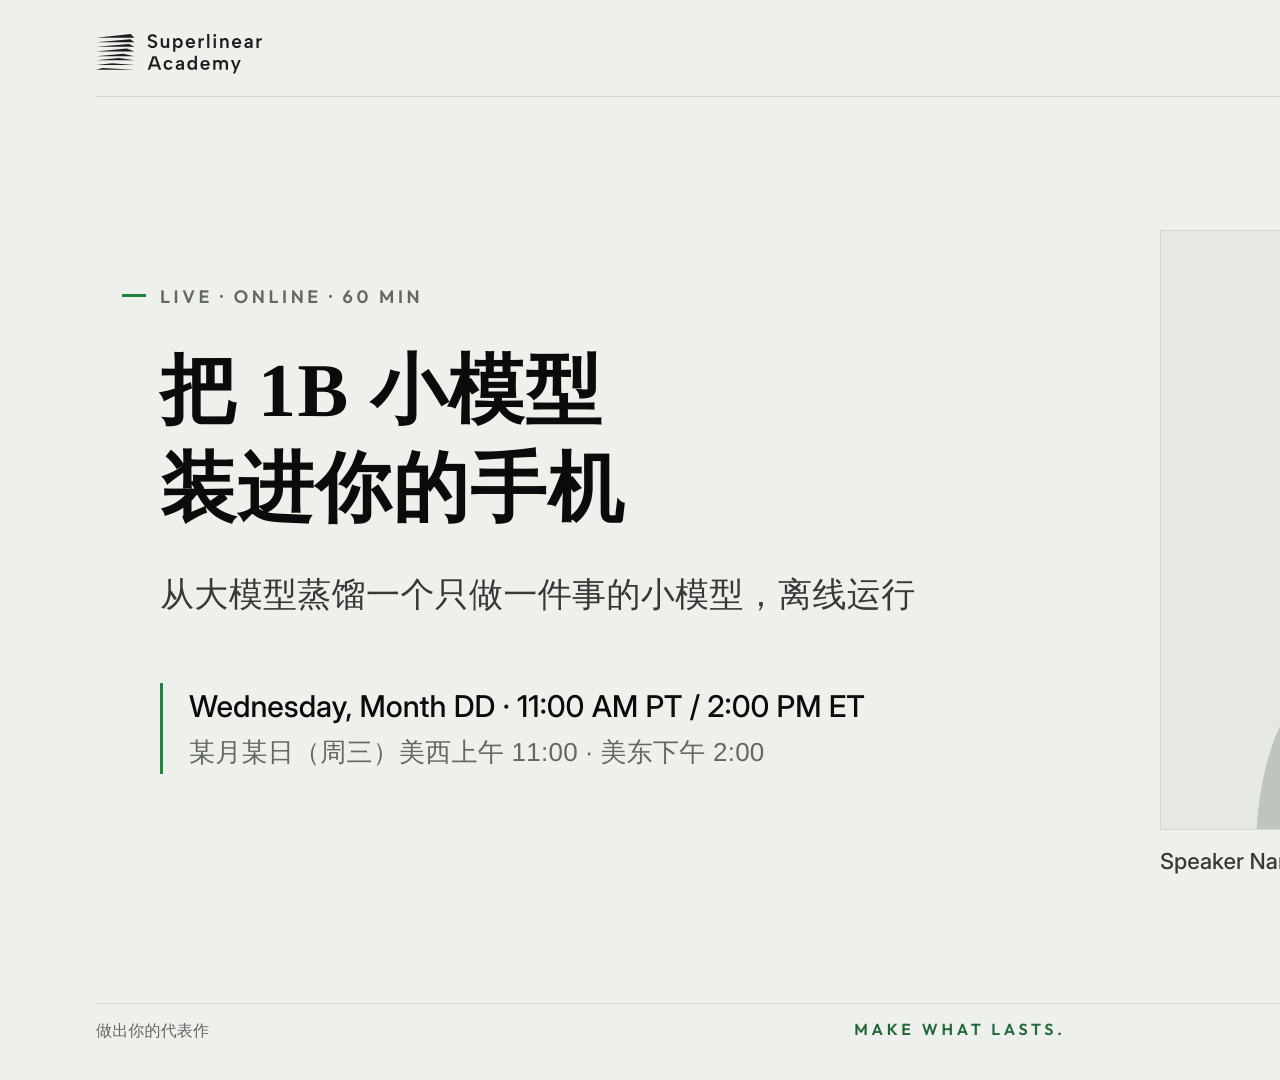
==== examples/promo/promo_16x9_zh.html @ 0131bd0f "Add render-and-audit script and promo templates (16:9, 2.8:1 cover, OG) Co-Authored-By: Claude Opus " ====
<!doctype html>
<html lang="zh-CN">
<head>
<meta charset="utf-8">
<!-- Chinese variant of templates/promo_16x9.html. The bundled web fonts are Latin subsets, so every CJK glyph
     falls through to the system fonts named in the stacks (Noto Serif SC / Songti SC for the title,
     PingFang SC / Source Han Sans SC for the rest). Latin words inside the Chinese title keep Fraunces. -->
<meta name="sa:canvas" content="1920x1080">
<meta name="sa:safe" content="60,24,60,24">
<title>Promo 16:9 (Chinese)</title>
<link rel="stylesheet" href="../../skills/superlinear-brand/theme/tokens.css">
<link rel="stylesheet" href="../../skills/superlinear-brand/theme/layouts.css">
<link rel="stylesheet" href="../../skills/superlinear-brand/theme/promo.css">
</head>
<body class="sa-promo f-16x9">
  <img class="sa-p-logo" src="../../skills/superlinear-brand/theme/logos/primary-black-compact.svg" alt="Superlinear Academy">
  <div class="sa-p-tag sa-zh">免费公开课</div>
  <div class="sa-p-rule top"></div>
  <div class="sa-p-text">
    <div class="sa-kicker">Live · Online · 60 min</div>
    <h1 class="sa-display sa-p-title sa-zh" data-max-lines="2">把 1B 小模型<br>装进你的手机</h1>
    <p class="sa-p-sub sa-zh" data-max-lines="2">从大模型蒸馏一个只做一件事的小模型，离线运行</p>
    <div class="sa-p-when">
      <div class="primary">Wednesday, Month DD · 11:00 AM PT / 2:00 PM ET</div>
      <div class="secondary sa-zh">某月某日（周三）美西上午 11:00 · 美东下午 2:00</div>
    </div>
  </div>
  <figure class="sa-p-photo">
    <div class="sa-frame"><img class="sa-uncropped" src="../../skills/superlinear-brand/theme/placeholders/headshot.svg" alt="讲者"></div>
    <figcaption>Speaker Name / <span class="sa-zh">讲者姓名</span></figcaption>
  </figure>
  <div class="sa-p-rule bot"></div>
  <div class="sa-p-foot"><span class="sa-zh" style="letter-spacing:.2em">做出你的代表作</span><span class="sa-brandline">Make what lasts.</span><span class="url">superlinear.academy</span></div>
</body>
</html>
---- skills/superlinear-brand/theme/tokens.css ----
/* Superlinear Academy brand tokens.
   Load this file first; layouts.css, canvas.css and promo.css read these variables.
   Fonts are vendored next to this file (fonts/, SIL OFL 1.1, see fonts/OFL.txt): nothing is fetched from the network.

   Two palettes live here:
   - Brand core: the 2026 brand green and the token set used by Superlinear Academy web surfaces.
   - Editorial theme ("monochrome editorial"): the palette for slides, covers and promo images.
     Pale sage paper, near-black ink, brand green as the only bright colour, oxblood as a restrained second. */

/* ---------- fonts (Latin subsets; CJK falls through to the system fonts named in the stacks below) ---------- */
@font-face { font-family: "Fraunces"; src: url(fonts/fraunces-latin-full-normal.woff2) format("woff2"); font-weight: 100 900; font-style: normal; font-display: block;
  unicode-range: U+0000-00FF, U+0131, U+0152-0153, U+02BB-02BC, U+02C6, U+02DA, U+02DC, U+0304, U+0308, U+0329, U+2000-206F, U+20AC, U+2122, U+2191, U+2193, U+2212, U+2215, U+FEFF, U+FFFD; }
@font-face { font-family: "Fraunces"; src: url(fonts/fraunces-latin-full-italic.woff2) format("woff2"); font-weight: 100 900; font-style: italic; font-display: block;
  unicode-range: U+0000-00FF, U+0131, U+0152-0153, U+02BB-02BC, U+02C6, U+02DA, U+02DC, U+0304, U+0308, U+0329, U+2000-206F, U+20AC, U+2122, U+2191, U+2193, U+2212, U+2215, U+FEFF, U+FFFD; }
@font-face { font-family: "Outfit"; src: url(fonts/outfit-latin-wght-normal.woff2) format("woff2"); font-weight: 100 900; font-style: normal; font-display: block;
  unicode-range: U+0000-00FF, U+0131, U+0152-0153, U+02BB-02BC, U+02C6, U+02DA, U+02DC, U+0304, U+0308, U+0329, U+2000-206F, U+20AC, U+2122, U+2191, U+2193, U+2212, U+2215, U+FEFF, U+FFFD; }
@font-face { font-family: "Inter"; src: url(fonts/inter-latin-opsz-normal.woff2) format("woff2"); font-weight: 100 900; font-style: normal; font-display: block;
  unicode-range: U+0000-00FF, U+0131, U+0152-0153, U+02BB-02BC, U+02C6, U+02DA, U+02DC, U+0304, U+0308, U+0329, U+2000-206F, U+20AC, U+2122, U+2191, U+2193, U+2212, U+2215, U+FEFF, U+FFFD; }
@font-face { font-family: "JetBrains Mono"; src: url(fonts/jetbrains-mono-latin-400-normal.woff2) format("woff2"); font-weight: 400; font-style: normal; font-display: block; }
@font-face { font-family: "JetBrains Mono"; src: url(fonts/jetbrains-mono-latin-500-normal.woff2) format("woff2"); font-weight: 500; font-style: normal; font-display: block; }

:root {
  /* ---------- brand core ---------- */
  --sa-green: #238343;          /* THE brand colour. Shapes, rules, bars, large text (>= 24 px). 4.2:1 on paper */
  --sa-green-text: #22683b;     /* green for text below 24 px (kickers, footer brand line). 5.9:1 on paper */
  --sa-green-hover: #1d7039;    /* interactive hover on web surfaces */
  --sa-forest: #183d27;         /* the dark green: a dark stage or a solid band behind white text (10.6:1 with paper) */
  --sa-green-tint: #dcebdd;     /* pale green fill, used sparingly (a highlighted cell, a chip) */
  --sa-green-wash: #f0f5ef;     /* lightest green wash */
  --sa-primary-dark: #1e1e1e;   /* logo ink as shipped in the logo files */
  --sa-primary-light: #eeeeee;  /* logo light as shipped in the white logo files */
  /* web surfaces (site, registry, app); use for web UI, not for slides */
  --sa-web-bg: #eeede8; --sa-web-surface: #f9f8f4; --sa-web-ink: #18201d; --sa-web-muted: #545c57;

  /* ---------- editorial theme: slides, covers, promo images ---------- */
  --sa-paper: #eef0ec;          /* pale sage page: not white, not yellow paper */
  --sa-paper-2: #e5e8e3;        /* a recessed band */
  --sa-card: #f7f8f5;           /* card / photo-frame fill */
  --sa-ink: #0b0b0b;            /* headlines and body */
  --sa-ink-2: #363936;          /* secondary text */
  --sa-ink-3: #646864;          /* labels, captions, running header (4.9:1, the lightest text allowed) */
  --sa-rule: #d3d7d0;           /* hairlines */
  --sa-line: #0b0b0b;           /* strong card borders (1.5 px) */
  --sa-accent: var(--sa-green);
  --sa-accent-text: var(--sa-green-text);
  --sa-accent-soft: rgba(35, 131, 67, .08);
  --sa-second: #8f3a2e;         /* oxblood: the restrained second colour. One meaning per deck (the thing that expires, the anti-pattern) */
  --sa-second-soft: rgba(143, 58, 46, .08);
  --sa-hatch: rgba(143, 58, 46, .075);

  /* ---------- type ---------- */
  /* display + reading serif. Latin: Fraunces. Simplified Chinese falls through to a serif (Song/Ming) face */
  --sa-serif: "Fraunces", "Noto Serif SC", "Source Han Serif SC", "Songti SC", "STSong", "SimSun", "Iowan Old Style", Georgia, serif;
  /* labels, kickers, running header, footer brand line */
  --sa-label: "Outfit", "PingFang SC", "Source Han Sans SC", "Noto Sans SC", "Microsoft YaHei", "Helvetica Neue", Arial, sans-serif;
  /* sans body text (ledes, captions, UI-like text) */
  --sa-sans: "Inter", "PingFang SC", "Source Han Sans SC", "Noto Sans SC", "Microsoft YaHei", "Helvetica Neue", Arial, sans-serif;
  /* numbers, sources, catalogue numbers, folios */
  --sa-mono: "JetBrains Mono", "SF Mono", Menlo, Consolas, monospace;
  /* Chinese-first stacks, for elements whose text is mostly CJK */
  --sa-serif-zh: "Noto Serif SC", "Source Han Serif SC", "Songti SC", "STSong", "SimSun", serif;
  --sa-sans-zh: "PingFang SC", "Source Han Sans SC", "Noto Sans SC", "Microsoft YaHei", sans-serif;

  --sa-ease: cubic-bezier(.65, 0, .35, 1);
  --sa-ease-out: cubic-bezier(.22, 1, .36, 1);
}
---- skills/superlinear-brand/theme/layouts.css ----
/* Superlinear Academy slide layout library (needs tokens.css).
   Engine-agnostic: every layout lives in a .sa-pad box inside any positioned 1920x1080 container
   (a presentation-skill canvas .frame, or a plain <section class="sa-slide">).
   The content box is x 160-1760, y 140-950: the running header and footer sit outside it.
   Sizes are px at 1080p. Body text 26-40 px; nothing under 20 px except source lines and the chrome. */

.sa-slide { position: relative; width: 1920px; height: 1080px; overflow: hidden; background: var(--sa-paper); color: var(--sa-ink); }
.sa-pad { position: absolute; left: 160px; right: 160px; top: 140px; bottom: 130px; box-sizing: border-box; color: var(--sa-ink); }
.sa-pad *, .sa-pad *::before, .sa-pad *::after { box-sizing: border-box; }

/* ======================================================================
   Type
   ====================================================================== */
.sa-kicker { position: relative; font: 600 18px/1.2 var(--sa-label); letter-spacing: .2em; text-transform: uppercase; color: var(--sa-ink-3); }
/* the section marker: a short brand-green rule hanging in the left margin before each kicker */
.sa-kicker::before { content: ""; position: absolute; left: -38px; top: .42em; width: 24px; height: 3px; background: var(--sa-green); }
.sa-kicker.no-rule::before { display: none; }
.sa-label { font: 600 16px/1.25 var(--sa-label); letter-spacing: .18em; text-transform: uppercase; color: var(--sa-ink-3); }
.sa-display { font-family: var(--sa-serif); font-optical-sizing: auto; font-variation-settings: "SOFT" 30, "WONK" 0; font-weight: 400;
  letter-spacing: -.02em; color: var(--sa-ink); text-wrap: balance; margin: 0; }
.sa-h1 { font-size: 96px; line-height: 1.04; letter-spacing: -.025em; }
.sa-h2 { font-size: 64px; line-height: 1.1; }
.sa-h3 { font-size: 44px; line-height: 1.18; }
.sa-lede { font: 400 30px/1.42 var(--sa-sans); color: var(--sa-ink-2); margin: 0; text-wrap: pretty; }
.sa-read { font: 400 30px/1.36 var(--sa-serif); font-optical-sizing: auto; color: var(--sa-ink); margin: 0; }
.sa-small { font: 400 22px/1.45 var(--sa-sans); color: var(--sa-ink-2); }
.sa-source { font: 400 17px/1.35 var(--sa-mono); color: var(--sa-ink-3); letter-spacing: .01em; }
.sa-num { font-family: var(--sa-mono); font-weight: 500; font-variant-numeric: tabular-nums; }
.sa-em { color: var(--sa-green); }               /* only on text >= 24 px */
.sa-em-text { color: var(--sa-green-text); }     /* green for small text */
.sa-em-2 { color: var(--sa-second); }
.sa-italic { font-style: italic; }
/* Chinese text: switch the element to the CJK-first stack and relax tracking */
.sa-zh { letter-spacing: .01em !important; }
.sa-zh.sa-display, .sa-zh .sa-display { font-family: var(--sa-serif-zh); font-weight: 600; letter-spacing: .02em; }
.sa-zh.sa-lede, .sa-zh.sa-small { font-family: var(--sa-sans-zh); }

/* ======================================================================
   Shared devices
   ====================================================================== */
.sa-card { background: var(--sa-card); border: 1.5px solid var(--sa-line); padding: 34px 36px 36px; }
.sa-card .sa-tag { font: 700 15px/1 var(--sa-label); letter-spacing: .2em; text-transform: uppercase; color: var(--sa-ink-3); margin-bottom: 18px; }
/* the lasting / recommended side: green edge with an inset bar */
.sa-card.keep { border-color: var(--sa-green); box-shadow: inset 6px 0 0 var(--sa-green); padding-left: 44px; }
.sa-card.keep .sa-tag { color: var(--sa-green-text); }
/* the expiring / rejected side: oxblood edge and hatching */
.sa-card.drop { border-color: var(--sa-second); background: repeating-linear-gradient(135deg, var(--sa-hatch) 0 2px, transparent 2px 11px), var(--sa-card); }
.sa-card.drop .sa-tag { color: var(--sa-second); }
.sa-card .frameline { position: absolute; inset: 10px; border: 1px solid var(--sa-rule); pointer-events: none; }
.sa-hair { border-top: 1px solid var(--sa-rule); }
.sa-hair-strong { border-top: 1.5px solid var(--sa-line); }
.sa-note { font: italic 400 30px/1.35 var(--sa-serif); color: var(--sa-ink); padding-left: 26px; border-left: 2px solid var(--sa-green); }
/* figures, plates and photos: hairline frame on the card colour, never a shadow */
.sa-frame { background: var(--sa-card); border: 1px solid var(--sa-rule); display: flex; align-items: center; justify-content: center; overflow: hidden; }
.sa-frame > img, .sa-frame > svg { display: block; max-width: 100%; max-height: 100%; }
/* a photo or plate that must never be cropped: the whole image, letterboxed if needed */
img.sa-uncropped { width: 100%; height: 100%; object-fit: contain; }
/* engravings and photos read as print: neutral grey ink */
.sa-plate-img { filter: grayscale(1) contrast(1.08) brightness(.92); }

/* ======================================================================
   01 Cover
   ====================================================================== */
.sa-cover { display: grid; grid-template-columns: 860px 1fr; column-gap: 110px; align-items: center; }
.sa-cover .text { display: flex; flex-direction: column; gap: 0; }
.sa-cover .sa-kicker { margin-bottom: 34px; }
.sa-cover .sa-h1 { font-size: 104px; }
.sa-cover .sa-lede { margin-top: 40px; max-width: 760px; }
.sa-cover .byline { margin-top: 64px; padding-top: 22px; border-top: 1px solid var(--sa-rule); display: flex; gap: 28px; align-items: baseline; }
.sa-cover .byline .who { font: 500 24px/1.3 var(--sa-sans); color: var(--sa-ink); }
.sa-cover .byline .when { font: 400 20px/1.3 var(--sa-mono); color: var(--sa-ink-3); }
.sa-cover .art { height: 640px; display: flex; align-items: center; justify-content: center; }
.sa-cover .art svg { width: 100%; height: 100%; overflow: visible; }

/* ======================================================================
   02 Section opener
   ====================================================================== */
.sa-section { display: flex; flex-direction: column; justify-content: center; }
.sa-section .sa-numeral { position: absolute; right: -20px; top: 50%; transform: translateY(-54%); font: italic 300 560px/1 var(--sa-serif);
  color: var(--sa-ink); opacity: .06; pointer-events: none; user-select: none; }
.sa-section .sa-kicker { margin-bottom: 30px; }
.sa-section .sa-h1 { max-width: 1250px; }
.sa-section .sa-lede { margin-top: 36px; max-width: 980px; }
.sa-section .marker { margin-top: 56px; width: 96px; height: 4px; background: var(--sa-green); }

/* ======================================================================
   03 One-claim headline
   ====================================================================== */
.sa-claim { display: flex; flex-direction: column; justify-content: center; }
.sa-claim .sa-kicker { margin-bottom: 32px; }
.sa-claim .sa-h1 { max-width: 1480px; }
.sa-claim .support { margin-top: 60px; padding-top: 26px; border-top: 1px solid var(--sa-rule); display: grid; grid-template-columns: 1fr auto; gap: 60px; align-items: baseline; }
.sa-claim .support .sa-lede { max-width: 1080px; }

/* ======================================================================
   04 Two-column compare
   ====================================================================== */
.sa-compare { display: grid; grid-template-rows: auto auto auto; row-gap: 46px; align-content: center; }
.sa-compare .cols { display: grid; grid-template-columns: 1fr 1fr; gap: 48px; align-items: stretch; }
.sa-compare .sa-card { position: relative; display: flex; flex-direction: column; min-height: 420px; }
.sa-compare .sa-card .name { font: 400 60px/1.05 var(--sa-serif); font-optical-sizing: auto; letter-spacing: -.02em; color: var(--sa-ink); margin-bottom: auto; padding-bottom: 40px; }
.sa-compare .sa-card .sa-read { font-size: 34px; line-height: 1.28; }
.sa-compare .sa-card .sa-small { margin-top: 18px; }
.sa-compare .conclusion { font-size: 40px; line-height: 1.25; }

/* ======================================================================
   05 Numbered steps
   ====================================================================== */
.sa-steps { display: grid; grid-template-columns: 560px 1fr; column-gap: 100px; align-content: center; }
.sa-steps .head .sa-kicker { margin-bottom: 28px; }
.sa-steps ol { list-style: none; margin: 0; padding: 0; border-bottom: 1px solid var(--sa-rule); }
.sa-steps li { display: grid; grid-template-columns: 76px 1fr; align-items: baseline; padding: 28px 0 30px; border-top: 1px solid var(--sa-rule); }
.sa-steps li .n { font: 500 22px/1 var(--sa-mono); color: var(--sa-ink-3); }
.sa-steps li .t { font: 400 38px/1.22 var(--sa-serif); font-optical-sizing: auto; color: var(--sa-ink); }
.sa-steps li .d { grid-column: 2; margin-top: 8px; font: 400 23px/1.4 var(--sa-sans); color: var(--sa-ink-2); }
.sa-steps li.now .n { color: var(--sa-green-text); }
.sa-steps li.now { border-top: 2px solid var(--sa-green); }

/* ======================================================================
   06 Big-number stat
   ====================================================================== */
.sa-stat { display: grid; grid-template-columns: auto 1fr; column-gap: 90px; align-items: center; }
.sa-stat .big { font: 300 330px/.86 var(--sa-serif); font-optical-sizing: none; font-variation-settings: "opsz" 36, "SOFT" 0, "WONK" 0; letter-spacing: -.045em; color: var(--sa-green); font-variant-numeric: lining-nums; }
.sa-stat .big .unit { font-size: .42em; letter-spacing: -.02em; margin-left: .04em; }
.sa-stat .side { border-left: 1.5px solid var(--sa-line); padding-left: 48px; }
.sa-stat .side .sa-h3 { margin-top: 20px; }
.sa-stat .side .sa-lede { margin-top: 24px; }
.sa-stat .side .sa-source { margin-top: 34px; }

/* ======================================================================
   07 Chart (inline SVG)
   ====================================================================== */
.sa-chart { display: grid; grid-template-rows: auto 1fr auto; row-gap: 30px; }
.sa-chart .plot { position: relative; }
.sa-chart svg { width: 100%; height: 100%; overflow: visible; }
.sa-chart svg text { font-family: var(--sa-mono); font-size: 20px; fill: var(--sa-ink-2); }
.sa-chart svg .cat { font-family: var(--sa-sans); font-size: 22px; fill: var(--sa-ink-2); }
.sa-chart svg .value { font-family: var(--sa-serif); font-size: 40px; fill: var(--sa-ink); }
.sa-chart svg .value.hi { fill: var(--sa-green); }
.sa-chart svg .axis { stroke: var(--sa-line); stroke-width: 1.5; }
.sa-chart svg .grid { stroke: var(--sa-rule); stroke-width: 1; }
.sa-chart svg .bar { fill: var(--sa-card); stroke: var(--sa-line); stroke-width: 1.5; }
.sa-chart svg .bar.hi { fill: var(--sa-green); stroke: var(--sa-green); }
.sa-chart svg .bar.ghost { fill: none; stroke: var(--sa-ink-3); stroke-dasharray: 6 6; }
.sa-chart svg .callout { font-family: var(--sa-serif); font-style: italic; font-size: 28px; fill: var(--sa-ink); }
.sa-chart svg .callout-line { stroke: var(--sa-ink-2); stroke-width: 1.5; fill: none; }

/* ======================================================================
   08 Quote
   ====================================================================== */
.sa-quote { display: flex; flex-direction: column; justify-content: center; }
.sa-quote blockquote { margin: 0; border-left: 4px solid var(--sa-green); padding: 8px 0 8px 54px; max-width: 1500px; }
.sa-quote .q { font: 400 68px/1.18 var(--sa-serif); font-optical-sizing: auto; letter-spacing: -.015em; color: var(--sa-ink); text-wrap: balance; }
.sa-quote .q::before { content: "\201C"; } .sa-quote .q::after { content: "\201D"; }
.sa-quote .who { margin-top: 34px; font: 500 24px/1.3 var(--sa-sans); color: var(--sa-ink); }
.sa-quote .who .sa-source { margin-left: 16px; }
.sa-quote .gloss { margin-top: 70px; margin-left: 58px; max-width: 1100px; }

/* ======================================================================
   09 Image / plate with caption
   ====================================================================== */
.sa-figure { display: grid; grid-template-columns: 900px 1fr; column-gap: 90px; align-items: center; }
.sa-figure figure { margin: 0; }
.sa-figure .sa-frame { height: 600px; padding: 30px; }
.sa-figure figcaption { margin-top: 18px; display: grid; grid-template-columns: auto 1fr; gap: 18px; align-items: baseline; }
.sa-figure figcaption .fig { font: 500 17px/1 var(--sa-mono); color: var(--sa-ink-3); letter-spacing: .06em; text-transform: uppercase; }
.sa-figure figcaption .cap { font: italic 400 24px/1.35 var(--sa-serif); color: var(--sa-ink-2); }
.sa-figure .text .sa-kicker { margin-bottom: 26px; }
.sa-figure .text .sa-lede { margin-top: 30px; }

/* ======================================================================
   10 Timeline
   ====================================================================== */
.sa-timeline { display: grid; grid-template-rows: auto 1fr; row-gap: 20px; }
.sa-timeline .track { position: relative; align-self: center; display: grid; grid-template-columns: repeat(var(--n, 4), 1fr); border-top: 1.5px solid var(--sa-line); }
.sa-timeline .tick { position: relative; padding: 46px 40px 0 0; }
.sa-timeline .tick::before { content: ""; position: absolute; left: 0; top: -10px; width: 18px; height: 18px; border-radius: 50%; background: var(--sa-paper); border: 2.5px solid var(--sa-line); }
.sa-timeline .tick.past::before { border-color: var(--sa-ink-3); }
.sa-timeline .tick.now::before { background: var(--sa-green); border-color: var(--sa-green); }
.sa-timeline .tick .when { font: 500 22px/1 var(--sa-mono); color: var(--sa-ink-2); }
.sa-timeline .tick.now .when { color: var(--sa-green-text); }
.sa-timeline .tick .what { margin-top: 18px; font: 400 40px/1.15 var(--sa-serif); font-optical-sizing: auto; color: var(--sa-ink); }
.sa-timeline .tick .why { margin-top: 14px; font: 400 24px/1.42 var(--sa-sans); color: var(--sa-ink-2); }
/* ======================================================================
   11 Speaker bio (uncropped headshot)
   ====================================================================== */
.sa-bio { display: grid; grid-template-columns: 560px 1fr; column-gap: 110px; align-items: center; }
.sa-bio .photo { width: 560px; height: 560px; background: var(--sa-card); border: 1px solid var(--sa-rule); }
.sa-bio .photo img { display: block; width: 100%; height: 100%; object-fit: contain; }
.sa-bio .sa-kicker { margin-bottom: 26px; }
.sa-bio .position { margin-top: 22px; font: 500 26px/1.35 var(--sa-sans); color: var(--sa-ink-2); }
.sa-bio ul { list-style: none; margin: 40px 0 0; padding: 0; border-bottom: 1px solid var(--sa-rule); }
.sa-bio li { padding: 18px 0 20px; border-top: 1px solid var(--sa-rule); font: 400 28px/1.35 var(--sa-serif); color: var(--sa-ink); }
.sa-bio .links { margin-top: 28px; font: 400 20px/1.4 var(--sa-mono); color: var(--sa-ink-3); }

/* ======================================================================
   12 CTA / course promo
   ====================================================================== */
.sa-cta { display: grid; grid-template-columns: 1fr 600px; column-gap: 110px; align-items: center; }
.sa-cta .sa-kicker { margin-bottom: 26px; }
.sa-cta ul { list-style: none; margin: 40px 0 0; padding: 0; }
.sa-cta li { position: relative; padding: 14px 0 14px 44px; font: 400 30px/1.32 var(--sa-serif); color: var(--sa-ink); }
.sa-cta li::before { content: ""; position: absolute; left: 0; top: 30px; width: 22px; height: 3px; background: var(--sa-green); }
.sa-cta .action { margin-top: 52px; display: flex; align-items: center; gap: 30px; }
/* the one solid green block in the system: a call to action, white text at >= 24 px semibold (4.8:1) */
.sa-button { display: inline-block; background: var(--sa-green); color: #fff; font: 600 26px/1 var(--sa-label); letter-spacing: .04em; padding: 22px 34px; }
.sa-cta .url { font: 500 26px/1 var(--sa-mono); color: var(--sa-ink); }
.sa-spec { border-top: 1.5px solid var(--sa-line); }
.sa-spec .row { display: grid; grid-template-columns: 190px 1fr; gap: 24px; align-items: baseline; padding: 22px 0 24px; border-bottom: 1px solid var(--sa-rule); }
.sa-spec .row .k { font: 600 15px/1.3 var(--sa-label); letter-spacing: .18em; text-transform: uppercase; color: var(--sa-ink-3); }
.sa-spec .row .v { font: 400 30px/1.25 var(--sa-serif); color: var(--sa-ink); }

/* ======================================================================
   13 Q&A / closing
   ====================================================================== */
.sa-close { display: flex; flex-direction: column; align-items: center; justify-content: center; text-align: center; }
.sa-close .sa-h1 { font-size: 132px; }
.sa-close .sa-lede { margin-top: 30px; max-width: 1000px; }
.sa-close .sa-logo { margin-top: 84px; height: 140px; }   /* full primary lockup: its clear space is built into the file */
.sa-close .contact { margin-top: 8px; font: 400 22px/1.4 var(--sa-mono); color: var(--sa-ink-3); }

/* a rolling counter (presentation-skill data-count) inside the big number keeps the serif */
.sa-stat .big .counter { font-family: inherit; font-weight: inherit; font-variant-numeric: lining-nums tabular-nums; }
---- skills/superlinear-brand/theme/promo.css ----
/* Superlinear Academy promo images: 16:9 promo, 2.8:1 event cover, 1200x630 OG card.
   Load order: tokens.css, layouts.css (type primitives: .sa-kicker, .sa-display ...), promo.css.
   One HTML page = one image. The <body> is the canvas: give it the format class and render it with
   scripts/render.py page <file.html>. Geometry is in px of the final image. */

* { box-sizing: border-box; }
html, body { margin: 0; padding: 0; }
body.sa-promo { position: relative; overflow: hidden; background: var(--sa-paper); color: var(--sa-ink);
  -webkit-font-smoothing: antialiased; text-rendering: geometricPrecision; font-family: var(--sa-sans); }
body.sa-promo h1, body.sa-promo p, body.sa-promo figure { margin: 0; }

/* ---------- shared pieces ---------- */
.sa-p-logo { position: absolute; display: block; width: auto; }            /* always an <img> of a shipped logo file */
.sa-p-tag { position: absolute; font: 600 18px/1 var(--sa-label); letter-spacing: .22em; text-transform: uppercase; color: var(--sa-ink-2); }
.sa-p-tag.sa-zh { letter-spacing: .3em !important; font-weight: 500; }
.sa-p-rule { position: absolute; height: 1px; background: var(--sa-rule); }
.sa-p-title { font-weight: 400; letter-spacing: -.022em; line-height: 1.06; text-wrap: balance; }
.sa-p-title.sa-zh { font-family: var(--sa-serif-zh); font-weight: 600; letter-spacing: .02em !important; line-height: 1.3; }
.sa-p-sub { font: 400 34px/1.35 var(--sa-sans); color: var(--sa-ink-2); text-wrap: balance; }
.sa-p-sub.sa-zh { font-family: var(--sa-sans-zh); }
.sa-p-when { border-left: 3px solid var(--sa-green); padding: 4px 0 4px 26px; }
.sa-p-when .primary { font: 500 30px/1.35 var(--sa-sans); color: var(--sa-ink); }
.sa-p-when .secondary { margin-top: 6px; font: 400 26px/1.4 var(--sa-sans); color: var(--sa-ink-3); }
.sa-p-when .secondary.sa-zh { font-family: var(--sa-sans-zh); }
/* headshot: the full square photo in a hairline frame. Never crop a face; letterbox a non-square photo */
.sa-p-photo .sa-frame { width: 100%; aspect-ratio: 1 / 1; }
.sa-p-photo img { width: 100%; height: 100%; object-fit: contain; display: block; }
.sa-p-photo figcaption { margin-top: 18px; font: 500 22px/1.3 var(--sa-sans); color: var(--sa-ink-2); }
.sa-p-photo figcaption .sa-zh { font-family: var(--sa-sans-zh); }
.sa-p-foot { position: absolute; display: flex; justify-content: space-between; align-items: baseline;
  font: 500 16px/1 var(--sa-label); letter-spacing: .16em; text-transform: uppercase; color: var(--sa-ink-3); }
.sa-p-foot .sa-brandline { position: absolute; left: 0; right: 0; text-align: center; font-weight: 600; letter-spacing: .24em; color: var(--sa-green-text); }
.sa-p-foot .url { font: 500 18px/1 var(--sa-mono); letter-spacing: .02em; text-transform: none; color: var(--sa-ink-2); }
.sa-p-band { position: absolute; left: 0; right: 0; bottom: 0; background: var(--sa-green); }

/* ======================================================================
   16:9 promo, 1920x1080 (social post, video title card, slide-deck promo)
   ====================================================================== */
body.f-16x9 { width: 1920px; height: 1080px; }
.f-16x9 .sa-p-logo { left: 96px; top: 34px; height: 40px; }
.f-16x9 .sa-p-tag { right: 96px; top: 50px; }
.f-16x9 .sa-p-rule.top { left: 96px; right: 96px; top: 96px; }
.f-16x9 .sa-p-text { position: absolute; left: 160px; top: 230px; width: 900px; height: 600px; display: flex; flex-direction: column; justify-content: center; }
.f-16x9 .sa-p-text .sa-kicker { margin-bottom: 34px; }
.f-16x9 .sa-p-title { font-size: 96px; }
.f-16x9 .sa-p-title.sa-zh { font-size: 76px; }
.f-16x9 .sa-p-sub { margin-top: 34px; }
.f-16x9 .sa-p-when { margin-top: 64px; }
.f-16x9 .sa-p-photo { position: absolute; right: 160px; top: 230px; width: 600px; }
.f-16x9 .sa-p-rule.bot { left: 96px; right: 96px; bottom: 76px; }
.f-16x9 .sa-p-foot { left: 96px; right: 96px; bottom: 40px; }

/* ======================================================================
   Event cover, 2.8:1, 2100x750 (community event header). Platforms crop and overlay the
   edges: keep everything inside the safe area (220 px left/right, 60 px top/bottom).
   ====================================================================== */
body.f-cover { width: 2100px; height: 750px; }
.f-cover .sa-p-logo { left: 220px; top: 64px; height: 40px; }
.f-cover .sa-p-tag { right: 220px; top: 80px; }
.f-cover .sa-p-text { position: absolute; left: 220px; top: 150px; width: 1150px; height: 470px; display: flex; flex-direction: column; justify-content: center; }
.f-cover .sa-p-text .sa-kicker { margin-bottom: 24px; padding-left: 38px; }
.f-cover .sa-p-text .sa-kicker::before { left: 0; }   /* inline rule: a hanging rule would sit in the crop zone */
.f-cover .sa-p-title { font-size: 76px; }
.f-cover .sa-p-title.sa-zh { font-size: 58px; }
.f-cover .sa-p-sub { margin-top: 18px; font-size: 30px; }
.f-cover .sa-p-when { margin-top: 36px; }
.f-cover .sa-p-when .primary { font-size: 27px; }
.f-cover .sa-p-when .secondary { font-size: 23px; }
.f-cover .sa-p-photo { position: absolute; right: 220px; top: 150px; width: 430px; }
.f-cover .sa-p-photo figcaption { text-align: right; margin-top: 14px; font-size: 20px; }
.f-cover .sa-p-band { height: 10px; }

/* ======================================================================
   Open Graph / link preview card, 1200x630. Shown small: one title, big type, no photo by default.
   ====================================================================== */
body.f-og { width: 1200px; height: 630px; }
.f-og .sa-p-logo { left: 72px; top: 56px; height: 36px; }
.f-og .sa-p-tag { right: 72px; top: 70px; font-size: 16px; }
.f-og .sa-p-text { position: absolute; left: 72px; right: 72px; top: 170px; }
.f-og .sa-p-text .sa-kicker { margin-bottom: 22px; font-size: 17px; }
.f-og .sa-p-text .sa-kicker::before { left: -34px; width: 20px; }
.f-og .sa-p-title { font-size: 84px; }
.f-og .sa-p-title.sa-zh { font-size: 60px; }
.f-og .sa-p-sub { margin-top: 20px; font-size: 30px; }
.f-og .sa-p-foot { left: 72px; right: 72px; bottom: 54px; }
.f-og .sa-p-band { height: 8px; }
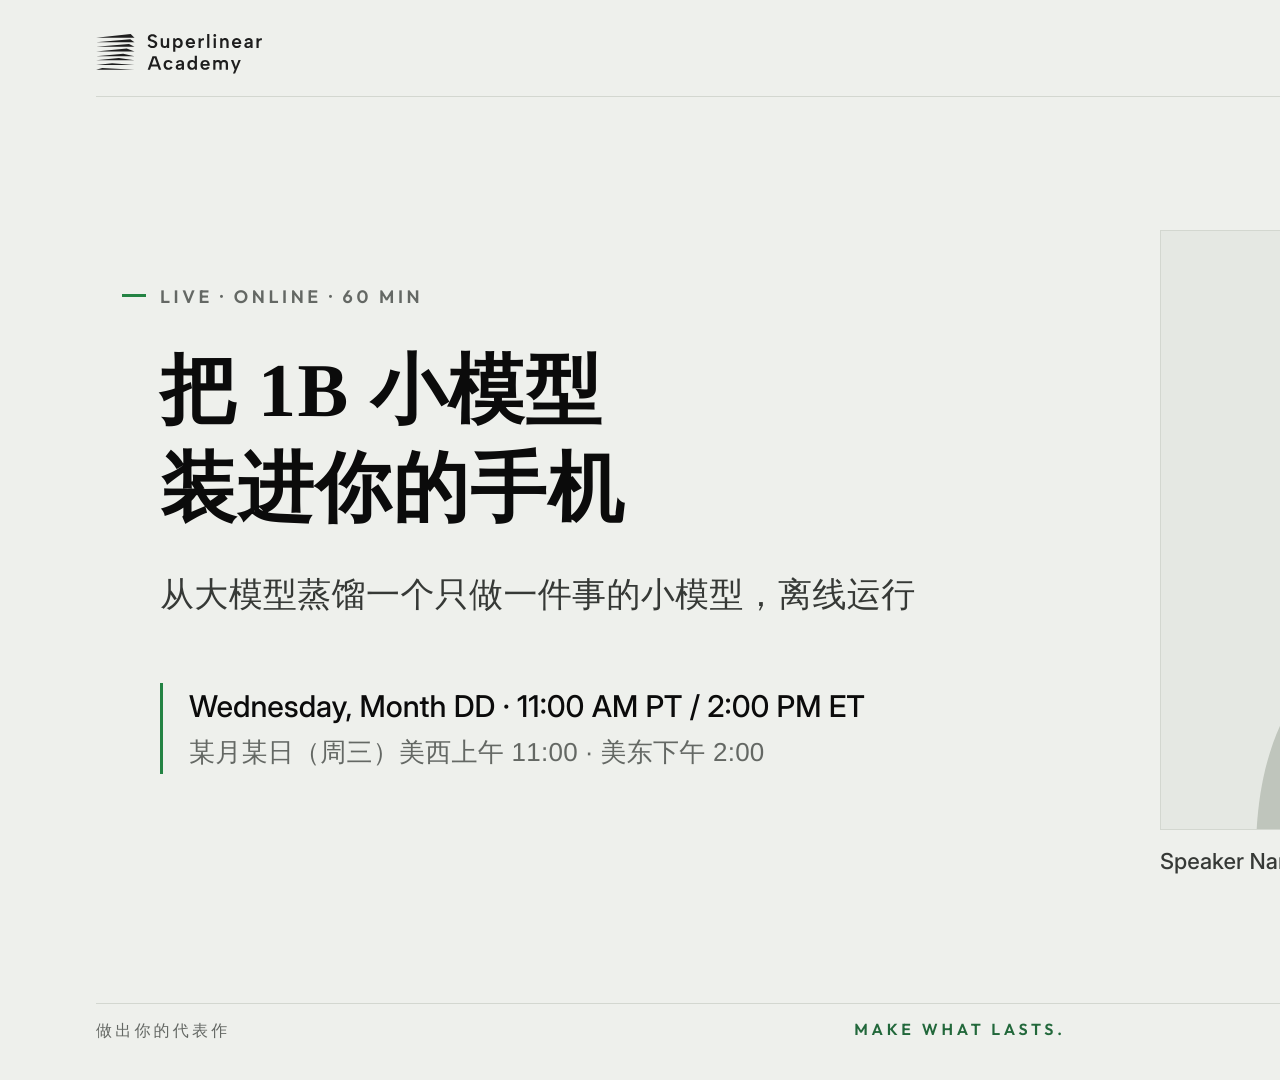
==== commit 220ebcc1: "docs: describe Newsreader; re-measured title capacity SKILL.md, references and README name Newsreade" ====
--- a/examples/promo/promo_16x9_zh.html
+++ b/examples/promo/promo_16x9_zh.html
@@ -4,13 +4,14 @@
 <meta charset="utf-8">
 <!-- Chinese variant of templates/promo_16x9.html. The bundled web fonts are Latin subsets, so every CJK glyph
      falls through to the system fonts named in the stacks (Noto Serif SC / Songti SC for the title,
-     PingFang SC / Source Han Sans SC for the rest). Latin words inside the Chinese title keep Fraunces. -->
+     PingFang SC / Source Han Sans SC for the rest). Latin words inside the Chinese title use the CJK serif's Latin glyphs. -->
 <meta name="sa:canvas" content="1920x1080">
 <meta name="sa:safe" content="60,24,60,24">
 <title>Promo 16:9 (Chinese)</title>
 <link rel="stylesheet" href="../../skills/superlinear-brand/theme/tokens.css">
 <link rel="stylesheet" href="../../skills/superlinear-brand/theme/layouts.css">
 <link rel="stylesheet" href="../../skills/superlinear-brand/theme/promo.css">
+<script src="../../skills/superlinear-brand/theme/typeset.js"></script>
 </head>
 <body class="sa-promo f-16x9">
   <img class="sa-p-logo" src="../../skills/superlinear-brand/theme/logos/primary-black-compact.svg" alt="Superlinear Academy">
--- a/skills/superlinear-brand/theme/tokens.css
+++ b/skills/superlinear-brand/theme/tokens.css
@@ -8,9 +8,9 @@
      Pale sage paper, near-black ink, brand green as the only bright colour, oxblood as a restrained second. */
 
 /* ---------- fonts (Latin subsets; CJK falls through to the system fonts named in the stacks below) ---------- */
-@font-face { font-family: "Fraunces"; src: url(fonts/fraunces-latin-full-normal.woff2) format("woff2"); font-weight: 100 900; font-style: normal; font-display: block;
+@font-face { font-family: "Newsreader"; src: url(fonts/newsreader-latin-opsz-normal.woff2) format("woff2"); font-weight: 200 800; font-style: normal; font-display: block;
   unicode-range: U+0000-00FF, U+0131, U+0152-0153, U+02BB-02BC, U+02C6, U+02DA, U+02DC, U+0304, U+0308, U+0329, U+2000-206F, U+20AC, U+2122, U+2191, U+2193, U+2212, U+2215, U+FEFF, U+FFFD; }
-@font-face { font-family: "Fraunces"; src: url(fonts/fraunces-latin-full-italic.woff2) format("woff2"); font-weight: 100 900; font-style: italic; font-display: block;
+@font-face { font-family: "Newsreader"; src: url(fonts/newsreader-latin-opsz-italic.woff2) format("woff2"); font-weight: 200 800; font-style: italic; font-display: block;
   unicode-range: U+0000-00FF, U+0131, U+0152-0153, U+02BB-02BC, U+02C6, U+02DA, U+02DC, U+0304, U+0308, U+0329, U+2000-206F, U+20AC, U+2122, U+2191, U+2193, U+2212, U+2215, U+FEFF, U+FFFD; }
 @font-face { font-family: "Outfit"; src: url(fonts/outfit-latin-wght-normal.woff2) format("woff2"); font-weight: 100 900; font-style: normal; font-display: block;
   unicode-range: U+0000-00FF, U+0131, U+0152-0153, U+02BB-02BC, U+02C6, U+02DA, U+02DC, U+0304, U+0308, U+0329, U+2000-206F, U+20AC, U+2122, U+2191, U+2193, U+2212, U+2215, U+FEFF, U+FFFD; }
@@ -49,8 +49,8 @@
   --sa-hatch: rgba(143, 58, 46, .075);
 
   /* ---------- type ---------- */
-  /* display + reading serif. Latin: Fraunces. Simplified Chinese falls through to a serif (Song/Ming) face */
-  --sa-serif: "Fraunces", "Noto Serif SC", "Source Han Serif SC", "Songti SC", "STSong", "SimSun", "Iowan Old Style", Georgia, serif;
+  /* display + reading serif. Latin: Newsreader (optical size + weight axes). Simplified Chinese falls through to a serif (Song/Ming) face */
+  --sa-serif: "Newsreader", "Noto Serif SC", "Source Han Serif SC", "Songti SC", "STSong", "SimSun", "Iowan Old Style", Georgia, serif;
   /* labels, kickers, running header, footer brand line */
   --sa-label: "Outfit", "PingFang SC", "Source Han Sans SC", "Noto Sans SC", "Microsoft YaHei", "Helvetica Neue", Arial, sans-serif;
   /* sans body text (ledes, captions, UI-like text) */
--- a/skills/superlinear-brand/theme/layouts.css
+++ b/skills/superlinear-brand/theme/layouts.css
@@ -1,11 +1,11 @@
 /* Superlinear Academy slide layout library (needs tokens.css).
    Engine-agnostic: every layout lives in a .sa-pad box inside any positioned 1920x1080 container
    (a presentation-skill canvas .frame, or a plain <section class="sa-slide">).
-   The content box is x 160-1760, y 140-950: the running header and footer sit outside it.
+   The content box is x 160-1760, y 130-950 (the presentation skill's content box): the running header and footer sit outside it.
    Sizes are px at 1080p. Body text 26-40 px; nothing under 20 px except source lines and the chrome. */
 
 .sa-slide { position: relative; width: 1920px; height: 1080px; overflow: hidden; background: var(--sa-paper); color: var(--sa-ink); }
-.sa-pad { position: absolute; left: 160px; right: 160px; top: 140px; bottom: 130px; box-sizing: border-box; color: var(--sa-ink); }
+.sa-pad { position: absolute; left: 160px; right: 160px; top: 130px; bottom: 130px; box-sizing: border-box; color: var(--sa-ink); }
 .sa-pad *, .sa-pad *::before, .sa-pad *::after { box-sizing: border-box; }
 
 /* ======================================================================
@@ -16,9 +16,9 @@
 .sa-kicker::before { content: ""; position: absolute; left: -38px; top: .42em; width: 24px; height: 3px; background: var(--sa-green); }
 .sa-kicker.no-rule::before { display: none; }
 .sa-label { font: 600 16px/1.25 var(--sa-label); letter-spacing: .18em; text-transform: uppercase; color: var(--sa-ink-3); }
-.sa-display { font-family: var(--sa-serif); font-optical-sizing: auto; font-variation-settings: "SOFT" 30, "WONK" 0; font-weight: 400;
-  letter-spacing: -.02em; color: var(--sa-ink); text-wrap: balance; margin: 0; }
-.sa-h1 { font-size: 96px; line-height: 1.04; letter-spacing: -.025em; }
+.sa-display { font-family: var(--sa-serif); font-optical-sizing: auto; font-weight: 600;
+  letter-spacing: -.015em; color: var(--sa-ink); text-wrap: balance; margin: 0; }
+.sa-h1 { font-size: 96px; line-height: 1.04; }
 .sa-h2 { font-size: 64px; line-height: 1.1; }
 .sa-h3 { font-size: 44px; line-height: 1.18; }
 .sa-lede { font: 400 30px/1.42 var(--sa-sans); color: var(--sa-ink-2); margin: 0; text-wrap: pretty; }
@@ -30,8 +30,9 @@
 .sa-em-text { color: var(--sa-green-text); }     /* green for small text */
 .sa-em-2 { color: var(--sa-second); }
 .sa-italic { font-style: italic; }
-/* Chinese text: switch the element to the CJK-first stack and relax tracking */
-.sa-zh { letter-spacing: .01em !important; }
+/* Chinese text: switch the element to the CJK-first stack and relax tracking (negative tracking collides CJK glyphs).
+   Two-class selectors so they beat the single-class size rules without !important */
+.sa-zh, .sa-zh.sa-kicker, .sa-zh.sa-lede, .sa-zh.sa-small { letter-spacing: .01em; }
 .sa-zh.sa-display, .sa-zh .sa-display { font-family: var(--sa-serif-zh); font-weight: 600; letter-spacing: .02em; }
 .sa-zh.sa-lede, .sa-zh.sa-small { font-family: var(--sa-sans-zh); }
 
@@ -52,9 +53,22 @@
 .sa-note { font: italic 400 30px/1.35 var(--sa-serif); color: var(--sa-ink); padding-left: 26px; border-left: 2px solid var(--sa-green); }
 /* figures, plates and photos: hairline frame on the card colour, never a shadow */
 .sa-frame { background: var(--sa-card); border: 1px solid var(--sa-rule); display: flex; align-items: center; justify-content: center; overflow: hidden; }
-.sa-frame > img, .sa-frame > svg { display: block; max-width: 100%; max-height: 100%; }
-/* a photo or plate that must never be cropped: the whole image, letterboxed if needed */
-img.sa-uncropped { width: 100%; height: 100%; object-fit: contain; }
+.sa-frame > img, .sa-frame > svg, .sa-frame > video { display: block; max-width: 100%; max-height: 100%; }
+/* screenshots, recordings and dark media: no mat, the media meets the hairline */
+.sa-frame.tight { padding: 0 !important; background: transparent; }
+/* dark footage: letterbox in near-black, never in a light card mat */
+.sa-frame.dark { background: #0b0b0b; border-color: #0b0b0b; }
+/* a photo, plate or recording that must never be cropped: shown whole, letterboxed if needed */
+img.sa-uncropped, video.sa-uncropped { width: 100%; height: 100%; object-fit: contain; }
+/* draft content. On any element, .sa-placeholder is a MARKER that render.py lists (and --final fails on): put it on a
+   stand-in image or a stand-in text span, and remove it when the real content goes in.
+   On a <div> it is also the visible box for a missing asset: unmistakable, never mistaken for content. */
+div.sa-placeholder { position: relative; width: 100%; height: 100%; min-height: 200px; display: flex; flex-direction: column; align-items: center; justify-content: center;
+  gap: 16px; padding: 40px; text-align: center; border: 2px dashed var(--sa-second);
+  background: repeating-linear-gradient(135deg, var(--sa-hatch) 0 2px, transparent 2px 11px), var(--sa-card); }
+div.sa-placeholder .sa-tag { font: 700 15px/1.2 var(--sa-label); letter-spacing: .2em; text-transform: uppercase; color: var(--sa-second); }
+div.sa-placeholder .what { font: 400 34px/1.2 var(--sa-serif); color: var(--sa-ink); max-width: 80%; }
+div.sa-placeholder .spec { font: 400 20px/1.4 var(--sa-sans); color: var(--sa-ink-2); max-width: 80%; }
 /* engravings and photos read as print: neutral grey ink */
 .sa-plate-img { filter: grayscale(1) contrast(1.08) brightness(.92); }
 
@@ -65,6 +79,8 @@
 .sa-cover .text { display: flex; flex-direction: column; gap: 0; }
 .sa-cover .sa-kicker { margin-bottom: 34px; }
 .sa-cover .sa-h1 { font-size: 104px; }
+/* long titles (about 31-58 characters): three lines at 80 px. Past ~58 characters, shorten the title (layouts.md) */
+.sa-cover.long .sa-h1 { font-size: 80px; line-height: 1.07; }
 .sa-cover .sa-lede { margin-top: 40px; max-width: 760px; }
 .sa-cover .byline { margin-top: 64px; padding-top: 22px; border-top: 1px solid var(--sa-rule); display: flex; gap: 28px; align-items: baseline; }
 .sa-cover .byline .who { font: 500 24px/1.3 var(--sa-sans); color: var(--sa-ink); }
@@ -98,7 +114,7 @@
 .sa-compare { display: grid; grid-template-rows: auto auto auto; row-gap: 46px; align-content: center; }
 .sa-compare .cols { display: grid; grid-template-columns: 1fr 1fr; gap: 48px; align-items: stretch; }
 .sa-compare .sa-card { position: relative; display: flex; flex-direction: column; min-height: 420px; }
-.sa-compare .sa-card .name { font: 400 60px/1.05 var(--sa-serif); font-optical-sizing: auto; letter-spacing: -.02em; color: var(--sa-ink); margin-bottom: auto; padding-bottom: 40px; }
+.sa-compare .sa-card .name { font: 600 60px/1.05 var(--sa-serif); font-optical-sizing: auto; letter-spacing: -.015em; color: var(--sa-ink); margin-bottom: auto; padding-bottom: 40px; }
 .sa-compare .sa-card .sa-read { font-size: 34px; line-height: 1.28; }
 .sa-compare .sa-card .sa-small { margin-top: 18px; }
 .sa-compare .conclusion { font-size: 40px; line-height: 1.25; }
@@ -120,7 +136,9 @@
    06 Big-number stat
    ====================================================================== */
 .sa-stat { display: grid; grid-template-columns: auto 1fr; column-gap: 90px; align-items: center; }
-.sa-stat .big { font: 300 330px/.86 var(--sa-serif); font-optical-sizing: none; font-variation-settings: "opsz" 36, "SOFT" 0, "WONK" 0; letter-spacing: -.045em; color: var(--sa-green); font-variant-numeric: lining-nums; }
+.sa-stat .big { font: 300 330px/.86 var(--sa-serif); font-optical-sizing: none; font-variation-settings: "opsz" 36; letter-spacing: -.045em; color: var(--sa-ink); font-variant-numeric: lining-nums; }
+/* green only when the number is the point you are making (your result), never for someone else's number */
+.sa-stat .big.accent { color: var(--sa-green); }
 .sa-stat .big .unit { font-size: .42em; letter-spacing: -.02em; margin-left: .04em; }
 .sa-stat .side { border-left: 1.5px solid var(--sa-line); padding-left: 48px; }
 .sa-stat .side .sa-h3 { margin-top: 20px; }
@@ -131,12 +149,22 @@
    07 Chart (inline SVG)
    ====================================================================== */
 .sa-chart { display: grid; grid-template-rows: auto 1fr auto; row-gap: 30px; }
+.sa-chart:has(> .takeaway) { grid-template-rows: auto 1fr auto auto; row-gap: 24px; }
+.sa-chart .takeaway { font: 400 36px/1.25 var(--sa-serif); font-optical-sizing: auto; color: var(--sa-ink); text-wrap: balance; }
+/* chart with a side note: plot left, note column right */
+.sa-chart.with-note .plot { display: grid; grid-template-columns: 1fr 400px; column-gap: 70px; align-items: center; }
+.sa-chart.with-note .side-note { align-self: center; }
+.sa-chart.with-note .side-note .sa-note { font-size: 28px; }
+.sa-chart.with-note .side-note .sa-note.second { border-left-color: var(--sa-second); }
+.sa-chart.with-note .side-note .sa-small { margin-top: 16px; padding-left: 28px; }
 .sa-chart .plot { position: relative; }
 .sa-chart svg { width: 100%; height: 100%; overflow: visible; }
 .sa-chart svg text { font-family: var(--sa-mono); font-size: 20px; fill: var(--sa-ink-2); }
 .sa-chart svg .cat { font-family: var(--sa-sans); font-size: 22px; fill: var(--sa-ink-2); }
 .sa-chart svg .value { font-family: var(--sa-serif); font-size: 40px; fill: var(--sa-ink); }
 .sa-chart svg .value.hi { fill: var(--sa-green); }
+.sa-chart svg .value.sm { font-size: 28px; }                 /* tight rows (horizontal bars) */
+.sa-chart svg .sub { font-family: var(--sa-sans); font-size: 18px; fill: var(--sa-ink-3); }   /* muted second line under a category */
 .sa-chart svg .axis { stroke: var(--sa-line); stroke-width: 1.5; }
 .sa-chart svg .grid { stroke: var(--sa-rule); stroke-width: 1; }
 .sa-chart svg .bar { fill: var(--sa-card); stroke: var(--sa-line); stroke-width: 1.5; }
@@ -221,3 +249,43 @@
 
 /* a rolling counter (presentation-skill data-count) inside the big number keeps the serif */
 .sa-stat .big .counter { font-family: inherit; font-weight: inherit; font-variant-numeric: lining-nums tabular-nums; }
+
+/* ======================================================================
+   14 Media: one recording or screenshot with its explanation
+   ====================================================================== */
+.sa-media { display: grid; grid-template-columns: 1060px 1fr; column-gap: 80px; align-items: center; }
+.sa-media figure { margin: 0; }
+.sa-media .sa-frame { width: 1060px; aspect-ratio: 16 / 9; }
+.sa-media figcaption, .sa-pair figcaption { margin-top: 16px; display: grid; grid-template-columns: auto 1fr; gap: 18px; align-items: baseline; }
+.sa-media figcaption .fig, .sa-pair figcaption .fig { font: 500 17px/1 var(--sa-mono); color: var(--sa-ink-3); letter-spacing: .06em; text-transform: uppercase; }
+.sa-media figcaption .cap, .sa-pair figcaption .cap { font: italic 400 24px/1.35 var(--sa-serif); color: var(--sa-ink-2); }
+.sa-media .text .sa-kicker { margin-bottom: 26px; }
+.sa-media .text .sa-lede { margin-top: 28px; }
+
+/* ======================================================================
+   15 Media pair: two recordings side by side, each with its number
+   ====================================================================== */
+.sa-pair { display: grid; grid-template-rows: auto 1fr auto; row-gap: 34px; }
+.sa-pair .items { display: grid; grid-template-columns: 1fr 1fr; column-gap: 56px; align-items: start; }
+.sa-pair .sa-frame { width: 100%; aspect-ratio: 16 / 9; }
+.sa-pair .item .meta { margin-top: 20px; display: grid; grid-template-columns: auto 1fr; column-gap: 28px; align-items: baseline; }
+.sa-pair .item .num { font: 300 76px/1 var(--sa-serif); font-optical-sizing: auto; letter-spacing: -.03em; color: var(--sa-ink); font-variant-numeric: lining-nums; }
+.sa-pair .item .num .unit { font-size: .4em; margin-left: .08em; letter-spacing: 0; }
+.sa-pair .item .num.accent { color: var(--sa-green); }
+.sa-pair .item .who { font: 600 16px/1.3 var(--sa-label); letter-spacing: .18em; text-transform: uppercase; color: var(--sa-ink-3); }
+.sa-pair .item .desc { margin-top: 6px; font: 400 22px/1.4 var(--sa-sans); color: var(--sa-ink-2); }
+.sa-pair .conclusion { font-size: 36px; line-height: 1.25; }
+
+/* ======================================================================
+   16 Table / matrix
+   ====================================================================== */
+.sa-tablewrap { display: grid; grid-template-rows: auto 1fr auto; row-gap: 30px; }
+.sa-table { width: 100%; border-collapse: collapse; align-self: center; }
+.sa-table th { font: 600 15px/1.3 var(--sa-label); letter-spacing: .18em; text-transform: uppercase; color: var(--sa-ink-3); text-align: left;
+  padding: 0 24px 16px 0; border-bottom: 1.5px solid var(--sa-line); vertical-align: bottom; }
+.sa-table td { font: 400 28px/1.3 var(--sa-serif); color: var(--sa-ink); padding: 20px 24px 22px 0; border-bottom: 1px solid var(--sa-rule); vertical-align: top; }
+.sa-table th[scope="row"] { font-size: 15px; padding-top: 28px; border-bottom: 1px solid var(--sa-rule); vertical-align: top; width: 220px; }
+.sa-table td .sa-small { display: block; margin-top: 4px; font-size: 20px; color: var(--sa-ink-3); }
+/* the column you recommend: a green rule on its header, nothing louder */
+.sa-table th.ours { color: var(--sa-green-text); box-shadow: inset 0 -4px 0 var(--sa-green); }
+.sa-table td.num, .sa-table th.num { text-align: right; font-family: var(--sa-mono); font-size: 26px; font-variant-numeric: tabular-nums; }
--- a/skills/superlinear-brand/theme/promo.css
+++ b/skills/superlinear-brand/theme/promo.css
@@ -1,7 +1,7 @@
 /* Superlinear Academy promo images: 16:9 promo, 2.8:1 event cover, 1200x630 OG card.
    Load order: tokens.css, layouts.css (type primitives: .sa-kicker, .sa-display ...), promo.css.
    One HTML page = one image. The <body> is the canvas: give it the format class and render it with
-   scripts/render.py page <file.html>. Geometry is in px of the final image. */
+   <skill_dir>/scripts/render.py page <file.html> --out-dir out/. Geometry is in px of the final image. */
 
 * { box-sizing: border-box; }
 html, body { margin: 0; padding: 0; }
@@ -12,10 +12,10 @@
 /* ---------- shared pieces ---------- */
 .sa-p-logo { position: absolute; display: block; width: auto; }            /* always an <img> of a shipped logo file */
 .sa-p-tag { position: absolute; font: 600 18px/1 var(--sa-label); letter-spacing: .22em; text-transform: uppercase; color: var(--sa-ink-2); }
-.sa-p-tag.sa-zh { letter-spacing: .3em !important; font-weight: 500; }
+.sa-p-tag.sa-zh { letter-spacing: .3em; font-weight: 500; }
 .sa-p-rule { position: absolute; height: 1px; background: var(--sa-rule); }
-.sa-p-title { font-weight: 400; letter-spacing: -.022em; line-height: 1.06; text-wrap: balance; }
-.sa-p-title.sa-zh { font-family: var(--sa-serif-zh); font-weight: 600; letter-spacing: .02em !important; line-height: 1.3; }
+.sa-p-title { font-weight: 600; letter-spacing: -.015em; line-height: 1.06; text-wrap: balance; }
+.sa-p-title.sa-zh { font-family: var(--sa-serif-zh); font-weight: 600; letter-spacing: .02em; line-height: 1.3; }
 .sa-p-sub { font: 400 34px/1.35 var(--sa-sans); color: var(--sa-ink-2); text-wrap: balance; }
 .sa-p-sub.sa-zh { font-family: var(--sa-sans-zh); }
 .sa-p-when { border-left: 3px solid var(--sa-green); padding: 4px 0 4px 26px; }
